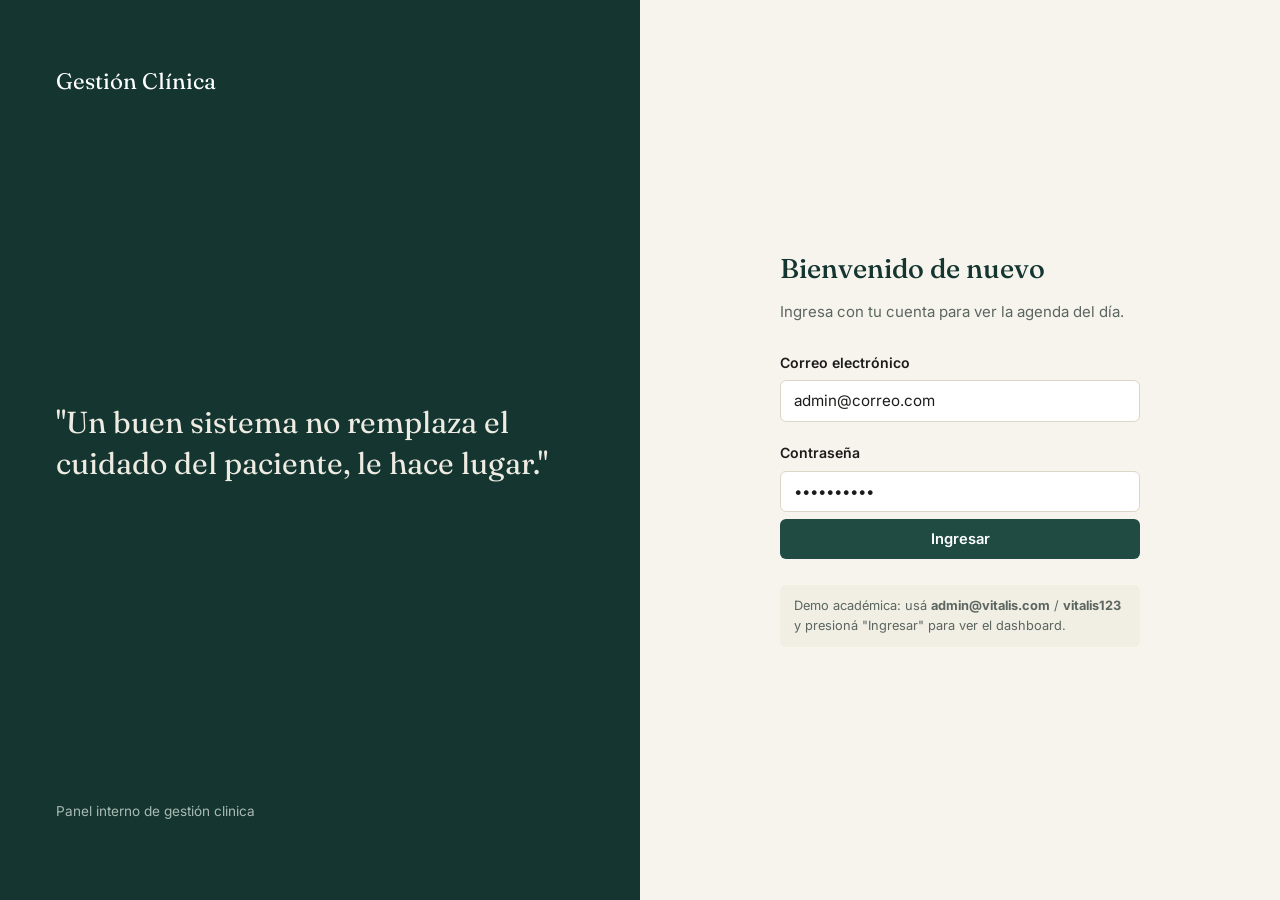
==== login.html @ 67f70e84 "Pagina login, mas styles css" ====
<!doctype html>
<html lang="en">
  <head>
    <meta charset="UTF-8" />
    <meta name="viewport" content="width=device-width, initial-scale=1.0" />
    <title>Clinica - Login</title>
    <link rel="stylesheet" href="css/styles.css">

  </head>
  <body>
    <div class="login-pantalla">
      <section class="login-panel-editorial">
        <div class="marca">Gestión Clínica</div>
        <p class="cita">
          "Un buen sistema no remplaza el cuidado del paciente, le hace lugar."
        </p>
        <p class="firma">Panel interno de gestión clinica</p>
      </section>

      <section class="login-panel-formulario">
        <div class="login-caja">
          <h1>Bienvenido de nuevo</h1>
          <p>Ingresa con tu cuenta para ver la agenda del día.</p>

          <form class="formulario" action="" method="">
            <div class="campo">
              <label for="correo">Correo electrónico</label>
              <input
                type="email"
                id="correo"
                name="correo"
                placeholder="nombre@correo.com"
                value="admin@correo.com"
                required
              />
            </div>
            <div class="campo">
              <label for="clave">Contraseña</label>
              <input
                type="password"
                id="clave"
                name="clave"
                placeholder="••••••••"
                value="vitalis123"
                required
              />
              <button
                type="submit"
                class="boton boton-primario"
                style="width: 100%"
              >
                Ingresar
              </button>
            </div>
          </form>
          <div class="nota-credenciales">
            Demo académica: usá <strong>admin@vitalis.com</strong> /
            <strong>vitalis123</strong>
            y presioná "Ingresar" para ver el dashboard.
          </div>
        </div>
      </section>
    </div>
  </body>
</html>
---- css/styles.css ----
/* ============================================================
   Clínica Vitalis — sistema de diseño
   ============================================================ */

@import url('https://fonts.googleapis.com/css2?family=Fraunces:opsz,wght@9..144,400;9..144,500;9..144,600&family=Inter:wght@400;500;600;700&display=swap');

:root {
  --verde-botella: #1F4B43;
  --verde-botella-oscuro: #143530;
  --salvia: #7FA694;
  --papel: #F7F4EE;
  --papel-tarjeta: #FFFFFF;
  --texto: #1C1C1A;
  --texto-suave: #5B6660;
  --linea: #DCD6C8;
  --dorado: #C79A4B;
  --rojo-suave: #B4573F;

  --fuente-display: 'Fraunces', Georgia, serif;
  --fuente-cuerpo: 'Inter', -apple-system, sans-serif;

  --radio: 6px;
  --sombra: 0 1px 2px rgba(28, 28, 26, 0.06), 0 4px 14px rgba(28, 28, 26, 0.05);
}

* { box-sizing: border-box; }

html, body {
  margin: 0;
  padding: 0;
}

body {
  background: var(--papel);
  color: var(--texto);
  font-family: var(--fuente-cuerpo);
  font-size: 15px;
  line-height: 1.55;
}

h1, h2, h3 {
  font-family: var(--fuente-display);
  font-weight: 500;
  color: var(--verde-botella-oscuro);
  margin: 0 0 0.4em 0;
  line-height: 1.15;
}

a { color: var(--verde-botella); text-decoration: none; }
a:hover { text-decoration: underline; }

button, .boton {
  font-family: var(--fuente-cuerpo);
  font-weight: 600;
  font-size: 0.92rem;
  border: none;
  border-radius: var(--radio);
  padding: 0.7rem 1.3rem;
  cursor: pointer;
  transition: background-color 0.15s ease, transform 0.05s ease;
}

button:focus-visible, .boton:focus-visible, a:focus-visible, input:focus-visible, select:focus-visible {
  outline: 2px solid var(--dorado);
  outline-offset: 2px;
}

.boton-primario {
  background: var(--verde-botella);
  color: #fff;
}
.boton-primario:hover { background: var(--verde-botella-oscuro); }
.boton-primario:active { transform: translateY(1px); }

.boton-secundario {
  background: transparent;
  color: var(--verde-botella);
  border: 1px solid var(--linea);
}
.boton-secundario:hover { border-color: var(--verde-botella); }

/* ---------- Layout de app (sidebar + contenido) ---------- */

.app {
  display: grid;
  grid-template-columns: 240px 1fr;
  min-height: 100vh;
}

.sidebar {
  background: var(--verde-botella-oscuro);
  color: #EDEBE2;
  padding: 1.6rem 1.2rem;
  display: flex;
  flex-direction: column;
}

.sidebar .marca {
  font-family: var(--fuente-display);
  font-size: 1.25rem;
  color: #fff;
  margin-bottom: 2.2rem;
  padding-left: 0.2rem;
}

.sidebar nav {
  display: flex;
  flex-direction: column;
  gap: 0.2rem;
  flex: 1;
}

.sidebar nav a {
  color: #C9D6CE;
  padding: 0.6rem 0.7rem;
  border-radius: var(--radio);
  font-size: 0.93rem;
}

.sidebar nav a:hover {
  background: rgba(255,255,255,0.06);
  text-decoration: none;
  color: #fff;
}

.sidebar nav a.activo {
  background: rgba(255,255,255,0.1);
  color: #fff;
  font-weight: 600;
}

.sidebar .usuario {
  border-top: 1px solid rgba(255,255,255,0.12);
  padding-top: 1rem;
  font-size: 0.85rem;
  color: #A9BAB1;
}

.sidebar .usuario a { color: #A9BAB1; }

main.contenido {
  padding: 2.4rem 3rem;
  max-width: 1100px;
}

.encabezado-pagina {
  display: flex;
  justify-content: space-between;
  align-items: flex-end;
  margin-bottom: 1.8rem;
  gap: 1rem;
  flex-wrap: wrap;
}

.encabezado-pagina p {
  color: var(--texto-suave);
  margin: 0.2rem 0 0 0;
}

/* ---------- Tarjetas ---------- */

.tarjeta {
  background: var(--papel-tarjeta);
  border: 1px solid var(--linea);
  border-radius: var(--radio);
  padding: 1.5rem;
}

.grid-metricas {
  display: grid;
  grid-template-columns: repeat(auto-fit, minmax(200px, 1fr));
  gap: 1rem;
  margin-bottom: 2rem;
}

.metrica {
  background: var(--papel-tarjeta);
  border: 1px solid var(--linea);
  border-left: 3px solid var(--verde-botella);
  border-radius: var(--radio);
  padding: 1.1rem 1.3rem;
}

.metrica .valor {
  font-family: var(--fuente-display);
  font-size: 2rem;
  color: var(--verde-botella-oscuro);
}

.metrica .etiqueta {
  color: var(--texto-suave);
  font-size: 0.88rem;
}

/* ---------- Tablas ---------- */

table {
  width: 100%;
  border-collapse: collapse;
  background: var(--papel-tarjeta);
  border: 1px solid var(--linea);
  border-radius: var(--radio);
  overflow: hidden;
}

thead th {
  text-align: left;
  font-family: var(--fuente-cuerpo);
  font-weight: 600;
  font-size: 0.85rem;
  color: var(--texto-suave);
  background: #F1EEE4;
  padding: 0.8rem 1rem;
  border-bottom: 1px solid var(--linea);
}

tbody td {
  padding: 0.85rem 1rem;
  border-bottom: 1px solid var(--linea);
  font-size: 0.92rem;
}

tbody tr:last-child td { border-bottom: none; }
tbody tr:hover { background: #FBFAF6; }

.etiqueta-estado {
  display: inline-block;
  padding: 0.2rem 0.6rem;
  border-radius: 20px;
  font-size: 0.78rem;
  font-weight: 600;
}

.estado-activo { background: #E4EFE9; color: var(--verde-botella-oscuro); }
.estado-pendiente { background: #FBF1DF; color: #8A6516; }
.estado-cancelado { background: #F6E7E3; color: var(--rojo-suave); }

/* ---------- Formularios ---------- */

.formulario {
  max-width: 640px;
}

.campo {
  margin-bottom: 1.3rem;
  display: flex;
  flex-direction: column;
  gap: 0.4rem;
}

.campo label {
  font-size: 0.88rem;
  font-weight: 600;
  color: var(--texto);
}

.campo .ayuda {
  font-size: 0.8rem;
  color: var(--texto-suave);
  font-weight: 400;
}

.fila-campos {
  display: grid;
  grid-template-columns: 1fr 1fr;
  gap: 1.2rem;
}

input, select, textarea {
  font-family: var(--fuente-cuerpo);
  font-size: 0.95rem;
  padding: 0.65rem 0.8rem;
  border: 1px solid var(--linea);
  border-radius: var(--radio);
  background: #fff;
  color: var(--texto);
}

input:focus, select:focus, textarea:focus {
  border-color: var(--verde-botella);
  outline: none;
}

.acciones-formulario {
  display: flex;
  gap: 0.8rem;
  margin-top: 1.6rem;
}

/* ---------- Login ---------- */

.login-pantalla {
  min-height: 100vh;
  display: grid;
  grid-template-columns: 1fr 1fr;
}

.login-panel-editorial {
  background: var(--verde-botella-oscuro);
  color: #EDEBE2;
  padding: 4rem 3.5rem;
  display: flex;
  flex-direction: column;
  justify-content: space-between;
}

.login-panel-editorial .marca {
  font-family: var(--fuente-display);
  font-size: 1.4rem;
  color: #fff;
}

.login-panel-editorial .cita {
  font-family: var(--fuente-display);
  font-size: 1.9rem;
  line-height: 1.35;
  max-width: 26ch;
}

.login-panel-editorial .firma {
  font-size: 0.85rem;
  color: #A9BAB1;
}

.login-panel-formulario {
  display: flex;
  align-items: center;
  justify-content: center;
  padding: 2rem;
}

.login-caja {
  width: 100%;
  max-width: 360px;
}

.login-caja h1 {
  font-size: 1.7rem;
}

.login-caja > p {
  color: var(--texto-suave);
  margin-bottom: 1.8rem;
}

.login-pie {
  margin-top: 1.4rem;
  font-size: 0.85rem;
  color: var(--texto-suave);
  text-align: center;
}

.nota-credenciales {
  margin-top: 1.6rem;
  font-size: 0.8rem;
  color: var(--texto-suave);
  background: #F1EEE4;
  border-radius: var(--radio);
  padding: 0.7rem 0.9rem;
}

/* ---------- Utilidades ---------- */

.enlace-paciente {
  font-weight: 600;
}

.barra-superior-movil { display: none; }

@media (max-width: 860px) {
  .app { grid-template-columns: 1fr; }
  .sidebar { display: none; }
  main.contenido { padding: 1.6rem; }
  .login-pantalla { grid-template-columns: 1fr; }
  .login-panel-editorial { display: none; }
  .fila-campos { grid-template-columns: 1fr; }
}
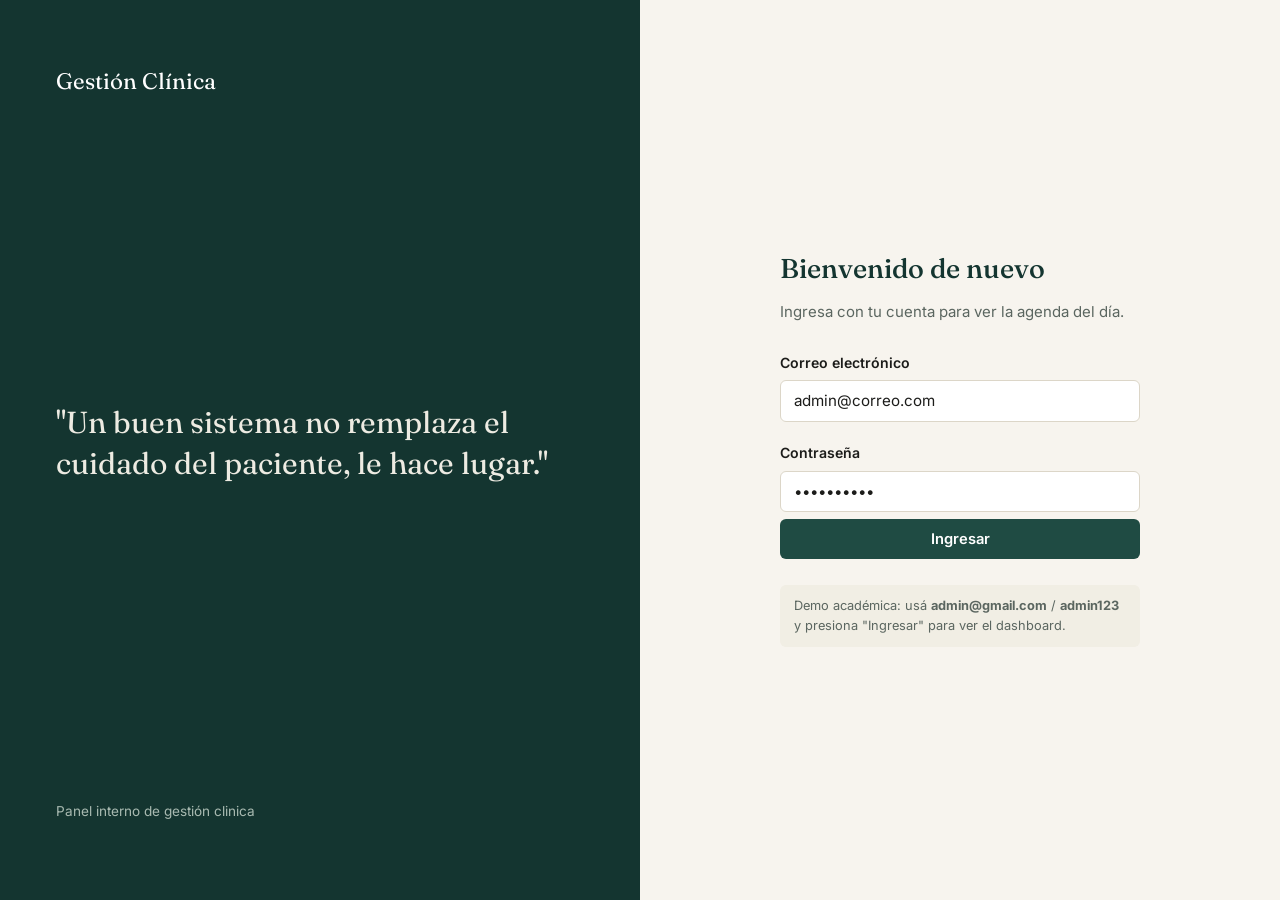
==== commit e1ed1833: "Pagina de dashboard" ====
--- a/login.html
+++ b/login.html
@@ -22,7 +22,7 @@
           <h1>Bienvenido de nuevo</h1>
           <p>Ingresa con tu cuenta para ver la agenda del día.</p>
 
-          <form class="formulario" action="" method="">
+          <form class="formulario" action="dashboard.html" method="">
             <div class="campo">
               <label for="correo">Correo electrónico</label>
               <input
@@ -54,9 +54,9 @@
             </div>
           </form>
           <div class="nota-credenciales">
-            Demo académica: usá <strong>admin@vitalis.com</strong> /
-            <strong>vitalis123</strong>
-            y presioná "Ingresar" para ver el dashboard.
+            Demo académica: usá <strong>admin@gmail.com</strong> /
+            <strong>admin123</strong>
+            y presiona "Ingresar" para ver el dashboard.
           </div>
         </div>
       </section>
